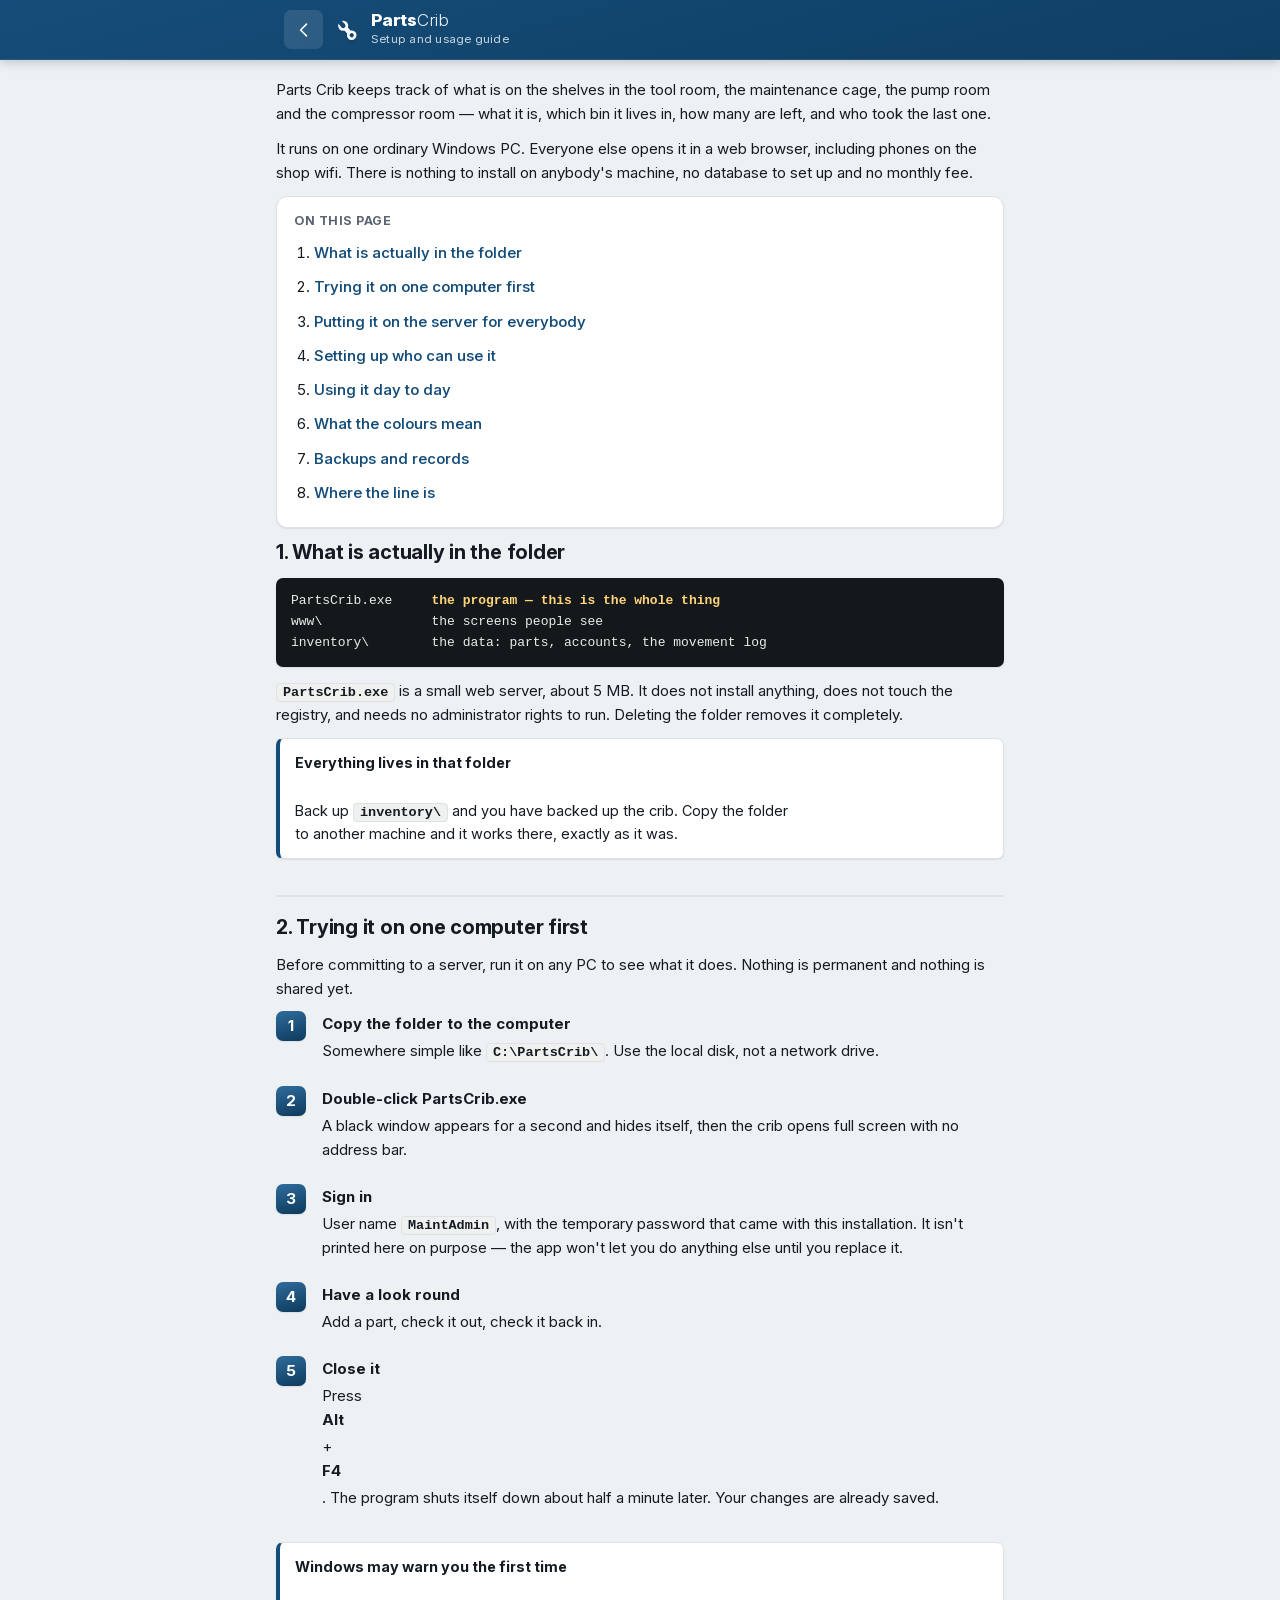
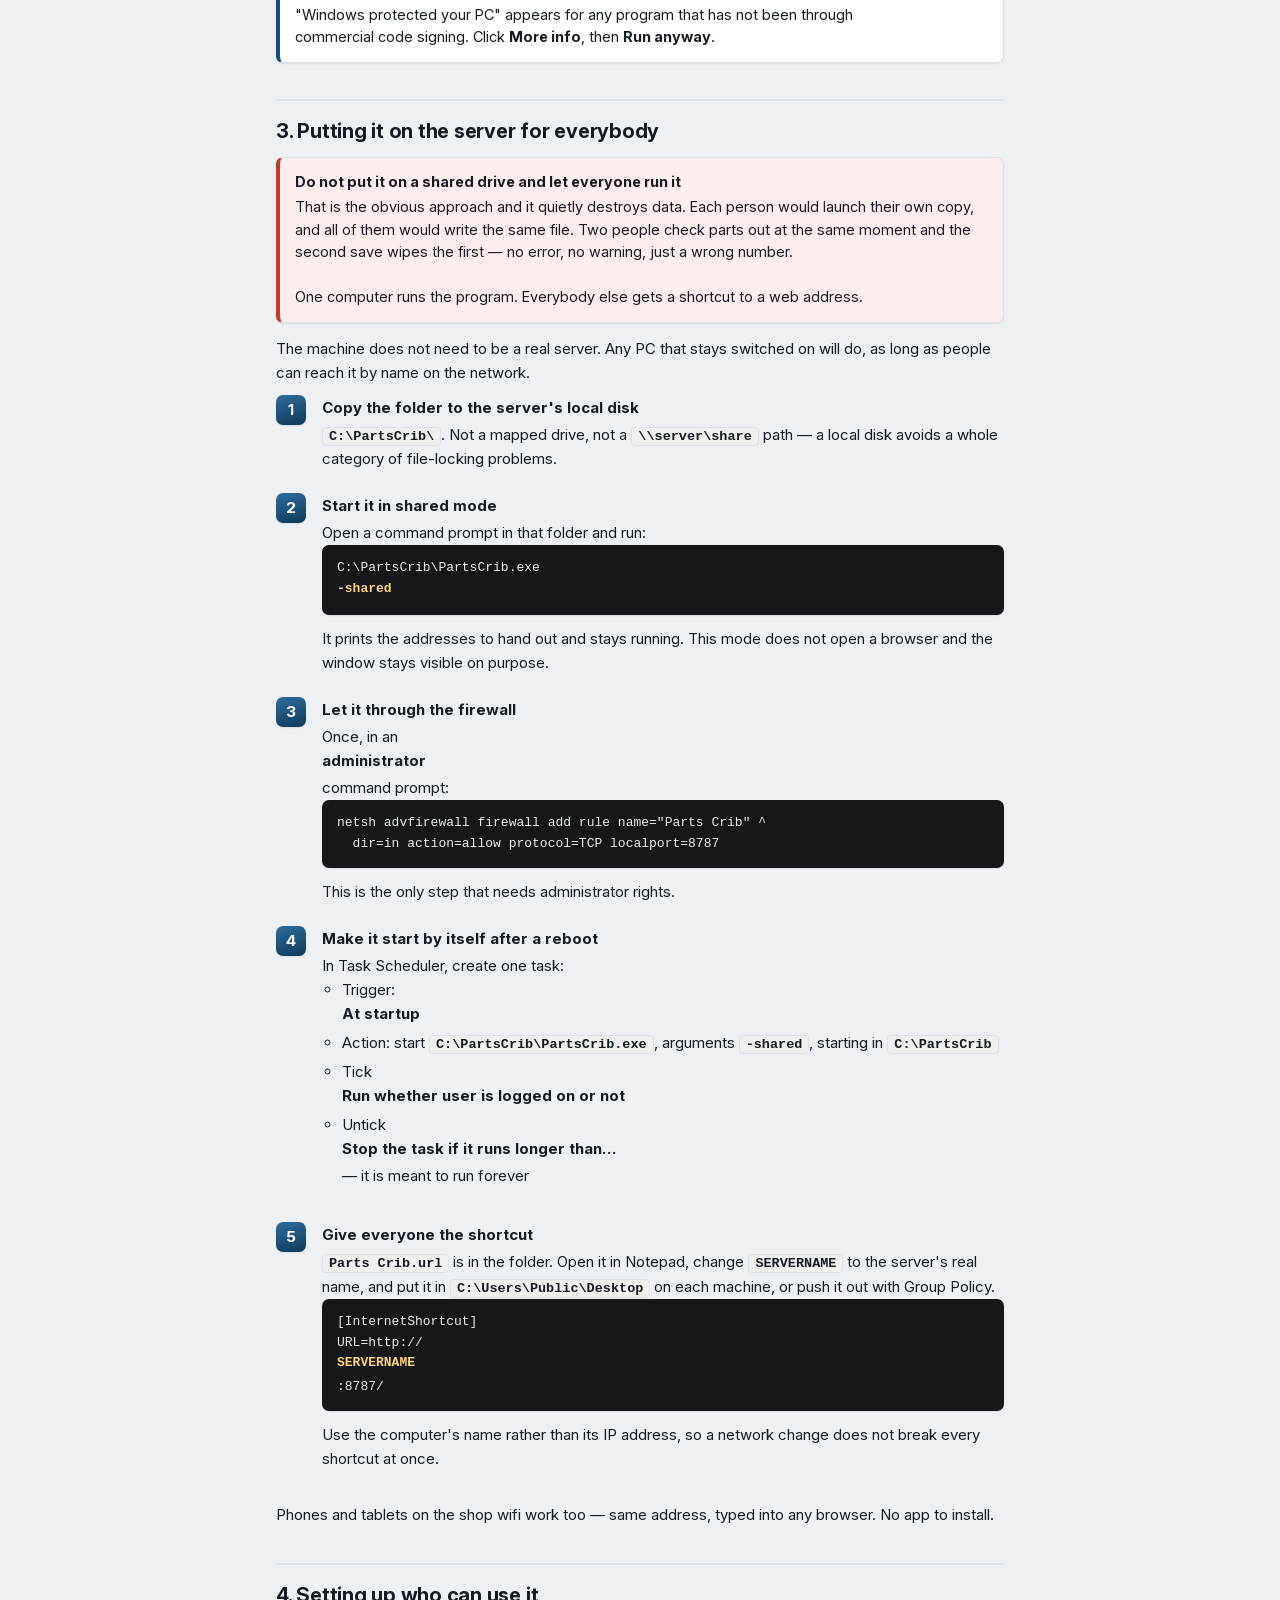
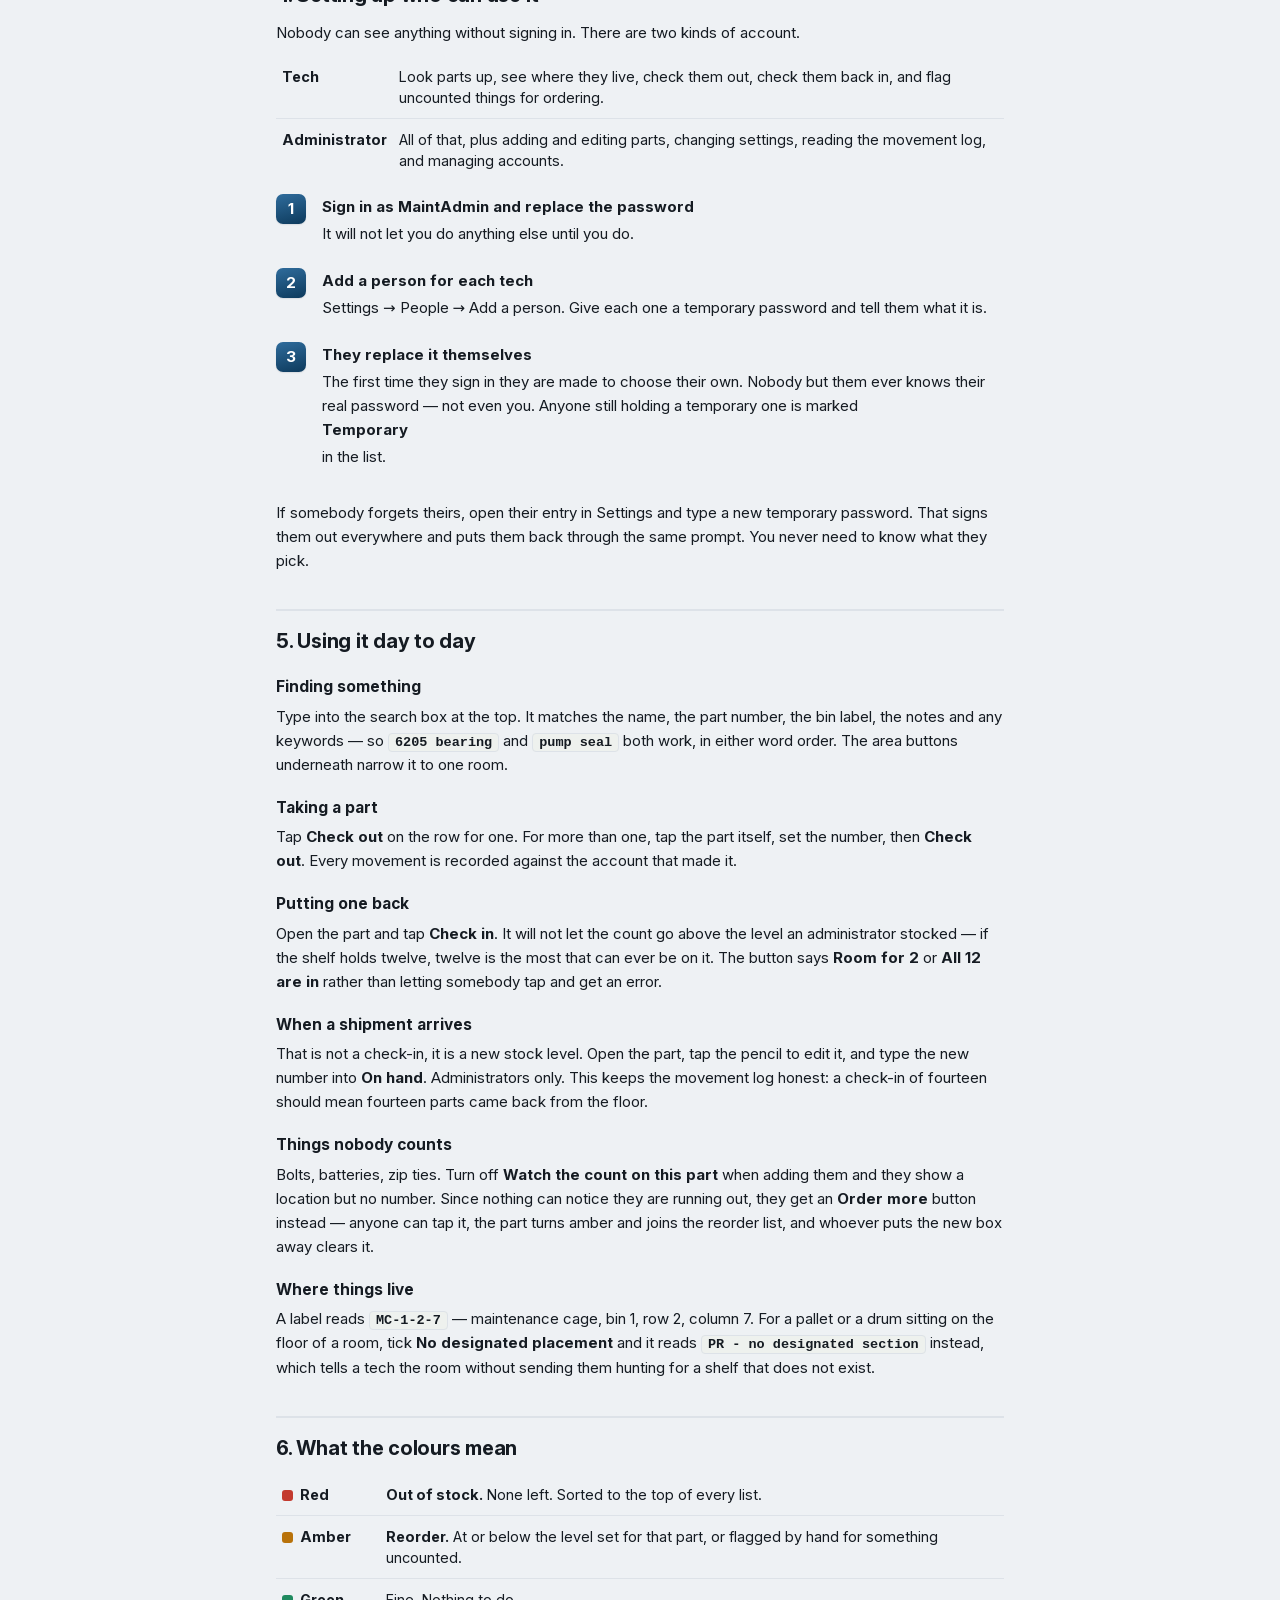
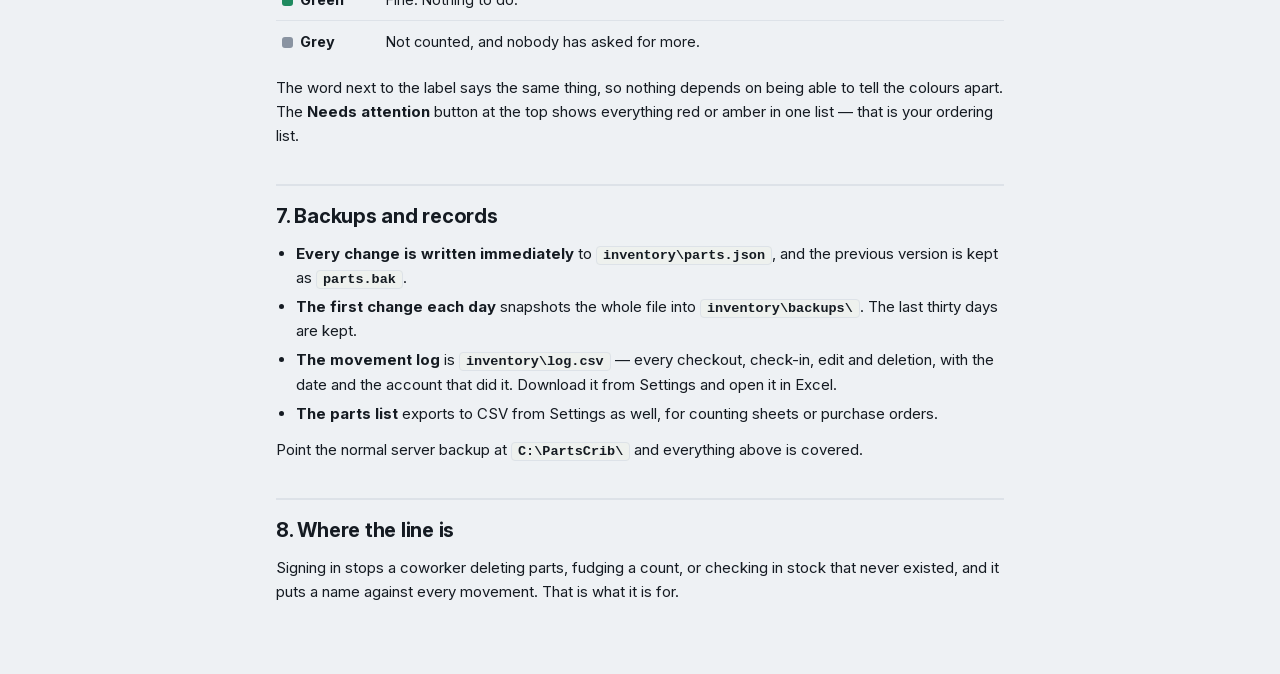
==== www/guide.html @ 6b2f9077 "Initial open-source release Offline-first maintenance shop inventory: parts tracking by area/bin/row" ====
<!doctype html>
<html lang="en">
<head>
<meta charset="utf-8">
<meta name="viewport" content="width=device-width,initial-scale=1,viewport-fit=cover">
<meta name="theme-color" content="#154d7a">
<title>Guide — Parts Crib</title>
<link rel="stylesheet" href="app.css">
<style>
/* This page deliberately loads no JavaScript and calls no API, so it reads the
   same double-clicked from the folder as it does inside the running app. That
   matters: "how do I put this on the server" cannot require a running server. */
.guide{max-width:760px;margin:0 auto;padding:18px 16px 64px}
.guide h2{font-size:20px;font-weight:700;margin:36px 0 11px;padding-top:16px;
  border-top:2px solid var(--rule);letter-spacing:-.012em}
.guide h2:first-of-type{border-top:none;padding-top:0;margin-top:8px}
.guide h3{font-size:15.5px;font-weight:700;margin:20px 0 6px}
.guide p{margin:0 0 11px;font-size:15px;line-height:1.6;color:var(--ink)}
.guide ul{margin:0 0 12px;padding-left:20px;font-size:15px;line-height:1.6}
.guide li{margin-bottom:5px}
.lede{font-size:16.5px;line-height:1.55;color:var(--ink)}

.toc{background:#fff;border:1px solid var(--rule);border-radius:var(--r-md);padding:15px 17px;
  margin-bottom:10px;box-shadow:var(--shadow-1)}
.toc h3{margin:0 0 8px;font-size:12.5px;text-transform:uppercase;letter-spacing:.04em;color:var(--ink2);font-weight:700}
.toc ol{margin:0;padding-left:20px;font-size:15px;line-height:1.95}
.toc a{text-decoration:none;font-weight:550;transition:color .12s var(--ease)}
.toc a:hover{color:var(--steel-l)}

ol.steps{list-style:none;counter-reset:s;margin:0 0 14px;padding:0}
ol.steps > li{counter-increment:s;position:relative;padding:0 0 18px 46px;font-size:15px;line-height:1.6}
ol.steps > li::before{content:counter(s);position:absolute;left:0;top:-1px;
  width:30px;height:30px;background:linear-gradient(165deg,var(--steel-l),var(--steel-d));color:#fff;
  border-radius:var(--r-sm);box-shadow:var(--shadow-1);
  display:grid;place-items:center;font-weight:700;font-size:15px}
ol.steps > li b{display:block;font-weight:700;margin-bottom:3px}

.guide code{font:600 13.5px/1.5 var(--mono);background:#eef1ee;border:1px solid var(--rule);
  border-radius:4px;padding:1px 6px;white-space:nowrap}
pre{font:500 13px/1.6 var(--mono);background:#14181b;color:#e8ecea;padding:13px 15px;
  overflow-x:auto;margin:0 0 12px;border-radius:var(--r-sm);box-shadow:var(--shadow-1)}
pre b{color:#ffd479;font-weight:700}

.note,.warn{border:1px solid var(--rule);border-left:4px solid var(--steel);border-radius:var(--r-sm);
  background:#fff;padding:13px 15px;margin:0 0 14px;font-size:14.5px;line-height:1.55;box-shadow:var(--shadow-1)}
.warn{border-left-color:var(--over);background:var(--over-bg)}
.note strong,.warn strong{display:block;margin-bottom:3px;font-weight:700}

table.key{width:100%;border-collapse:collapse;margin:0 0 14px;font-size:14.5px}
table.key td{border-bottom:1px solid var(--rule);padding:10px 6px;vertical-align:top}
table.key tr:last-child td{border-bottom:none}
table.key td:first-child{width:104px;font-weight:700;white-space:nowrap}
.dot{display:inline-block;width:11px;height:11px;margin-right:7px;vertical-align:-1px;border-radius:3px}
.d-out{background:var(--over)}.d-low{background:var(--low)}.d-ok{background:var(--ok)}.d-off{background:var(--off)}

.printhint{font-size:13px;color:var(--ink2);margin:26px 0 0;padding-top:14px;
  border-top:1px solid var(--rule)}
@media print{
  .top,.printhint{display:none}
  body{background:#fff}
  .guide{max-width:none;padding:0}
  pre{background:#f2f2f0;color:#14181b;border:1px solid #ccc}
  .guide h2{page-break-after:avoid}
  ol.steps > li{page-break-inside:avoid}
}
</style>
</head>
<body>

<header class="top">
  <div class="top-row">
    <a class="icon-btn" href="index.html" aria-label="Back to the crib">
      <svg viewBox="0 0 24 24"><path d="M15 5l-7 7 7 7"/></svg></a>
    <svg class="mark" viewBox="0 0 100 100" aria-hidden="true"><defs><mask id="pcw"><g transform="rotate(-42 50 50)"><rect x="41" y="24" width="18" height="56" rx="9" fill="#fff"/><circle cx="50" cy="28" r="19.5" fill="#fff"/><circle cx="50" cy="77" r="18.5" fill="#fff"/><circle cx="50" cy="28" r="9" fill="#000"/><circle cx="50" cy="77" r="8" fill="#000"/><rect x="41.5" y="-12" width="17" height="40" fill="#000"/></g></mask></defs><rect width="100" height="100" fill="currentColor" mask="url(#pcw)"/></svg>
    <h1 class="brand"><span class="wm"><b>Parts</b><i>Crib</i></span><small>Setup and usage guide</small></h1>
  </div>
</header>

<main class="guide">

<p class="lede">Parts Crib keeps track of what is on the shelves in the tool room,
the maintenance cage, the pump room and the compressor room — what it is, which
bin it lives in, how many are left, and who took the last one.</p>

<p>It runs on one ordinary Windows PC. Everyone else opens it in a web browser,
including phones on the shop wifi. There is nothing to install on anybody's
machine, no database to set up and no monthly fee.</p>

<div class="toc">
  <h3>On this page</h3>
  <ol>
    <li><a href="#what">What is actually in the folder</a></li>
    <li><a href="#try">Trying it on one computer first</a></li>
    <li><a href="#server">Putting it on the server for everybody</a></li>
    <li><a href="#accounts">Setting up who can use it</a></li>
    <li><a href="#daily">Using it day to day</a></li>
    <li><a href="#colours">What the colours mean</a></li>
    <li><a href="#backups">Backups and records</a></li>
    <li><a href="#limits">Where the line is</a></li>

  </ol>
</div>

<h2 id="what">1. What is actually in the folder</h2>

<pre>PartsCrib.exe     <b>the program — this is the whole thing</b>
www\              the screens people see
inventory\        the data: parts, accounts, the movement log</pre>

<p><code>PartsCrib.exe</code> is a small web server, about 5 MB. It does not
install anything, does not touch the registry, and needs no administrator rights
to run. Deleting the folder removes it completely.</p>

<div class="note"><strong>Everything lives in that folder</strong>
Back up <code>inventory\</code> and you have backed up the crib. Copy the folder
to another machine and it works there, exactly as it was.</div>

<h2 id="try">2. Trying it on one computer first</h2>

<p>Before committing to a server, run it on any PC to see what it does. Nothing
is permanent and nothing is shared yet.</p>

<ol class="steps">
  <li><b>Copy the folder to the computer</b>
    Somewhere simple like <code>C:\PartsCrib\</code>. Use the local disk, not a
    network drive.</li>
  <li><b>Double-click PartsCrib.exe</b>
    A black window appears for a second and hides itself, then the crib opens
    full screen with no address bar.</li>
  <li><b>Sign in</b>
    User name <code>MaintAdmin</code>, with the temporary password that came with
    this installation. It isn't printed here on purpose — the app won't let you
    do anything else until you replace it.</li>
  <li><b>Have a look round</b>
    Add a part, check it out, check it back in.</li>
  <li><b>Close it</b>
    Press <b>Alt</b>+<b>F4</b>. The program shuts itself down about half a
    minute later. Your changes are already saved.</li>
</ol>

<div class="note"><strong>Windows may warn you the first time</strong>
"Windows protected your PC" appears for any program that has not been through
commercial code signing. Click <b>More info</b>, then <b>Run anyway</b>.</div>

<h2 id="server">3. Putting it on the server for everybody</h2>

<div class="warn"><strong>Do not put it on a shared drive and let everyone run it</strong>
That is the obvious approach and it quietly destroys data. Each person would
launch their own copy, and all of them would write the same file. Two people
check parts out at the same moment and the second save wipes the first — no
error, no warning, just a wrong number.
<br><br>
One computer runs the program. Everybody else gets a shortcut to a web address.</div>

<p>The machine does not need to be a real server. Any PC that stays switched on
will do, as long as people can reach it by name on the network.</p>

<ol class="steps">
  <li><b>Copy the folder to the server's local disk</b>
    <code>C:\PartsCrib\</code>. Not a mapped drive, not a <code>\\server\share</code>
    path — a local disk avoids a whole category of file-locking problems.</li>
  <li><b>Start it in shared mode</b>
    Open a command prompt in that folder and run:
    <pre>C:\PartsCrib\PartsCrib.exe <b>-shared</b></pre>
    It prints the addresses to hand out and stays running. This mode does not
    open a browser and the window stays visible on purpose.</li>
  <li><b>Let it through the firewall</b>
    Once, in an <b>administrator</b> command prompt:
    <pre>netsh advfirewall firewall add rule name="Parts Crib" ^
  dir=in action=allow protocol=TCP localport=8787</pre>
    This is the only step that needs administrator rights.</li>
  <li><b>Make it start by itself after a reboot</b>
    In Task Scheduler, create one task:
    <ul>
      <li>Trigger: <b>At startup</b></li>
      <li>Action: start <code>C:\PartsCrib\PartsCrib.exe</code>, arguments
        <code>-shared</code>, starting in <code>C:\PartsCrib</code></li>
      <li>Tick <b>Run whether user is logged on or not</b></li>
      <li>Untick <b>Stop the task if it runs longer than…</b> — it is meant to
        run forever</li>
    </ul></li>
  <li><b>Give everyone the shortcut</b>
    <code>Parts Crib.url</code> is in the folder. Open it in Notepad, change
    <code>SERVERNAME</code> to the server's real name, and put it in
    <code>C:\Users\Public\Desktop</code> on each machine, or push it out with
    Group Policy.
    <pre>[InternetShortcut]
URL=http://<b>SERVERNAME</b>:8787/</pre>
    Use the computer's name rather than its IP address, so a network change does
    not break every shortcut at once.</li>
</ol>

<p>Phones and tablets on the shop wifi work too — same address, typed into any
browser. No app to install.</p>

<h2 id="accounts">4. Setting up who can use it</h2>

<p>Nobody can see anything without signing in. There are two kinds of account.</p>

<table class="key">
  <tr><td>Tech</td><td>Look parts up, see where they live, check them out, check
    them back in, and flag uncounted things for ordering.</td></tr>
  <tr><td>Administrator</td><td>All of that, plus adding and editing parts,
    changing settings, reading the movement log, and managing accounts.</td></tr>
</table>

<ol class="steps">
  <li><b>Sign in as MaintAdmin and replace the password</b>
    It will not let you do anything else until you do.</li>
  <li><b>Add a person for each tech</b>
    Settings → People → Add a person. Give each one a temporary password and
    tell them what it is.</li>
  <li><b>They replace it themselves</b>
    The first time they sign in they are made to choose their own. Nobody but
    them ever knows their real password — not even you. Anyone still holding a
    temporary one is marked <b>Temporary</b> in the list.</li>
</ol>

<p>If somebody forgets theirs, open their entry in Settings and type a new
temporary password. That signs them out everywhere and puts them back through
the same prompt. You never need to know what they pick.</p>

<h2 id="daily">5. Using it day to day</h2>

<h3>Finding something</h3>
<p>Type into the search box at the top. It matches the name, the part number,
the bin label, the notes and any keywords — so <code>6205 bearing</code> and
<code>pump seal</code> both work, in either word order. The area buttons
underneath narrow it to one room.</p>

<h3>Taking a part</h3>
<p>Tap <b>Check out</b> on the row for one. For more than one, tap the part
itself, set the number, then <b>Check out</b>. Every movement is recorded
against the account that made it.</p>

<h3>Putting one back</h3>
<p>Open the part and tap <b>Check in</b>. It will not let the count go above the
level an administrator stocked — if the shelf holds twelve, twelve is the most
that can ever be on it. The button says <b>Room for 2</b> or <b>All 12 are in</b>
rather than letting somebody tap and get an error.</p>

<h3>When a shipment arrives</h3>
<p>That is not a check-in, it is a new stock level. Open the part, tap the pencil
to edit it, and type the new number into <b>On hand</b>. Administrators only.
This keeps the movement log honest: a check-in of fourteen should mean fourteen
parts came back from the floor.</p>

<h3>Things nobody counts</h3>
<p>Bolts, batteries, zip ties. Turn off <b>Watch the count on this part</b> when
adding them and they show a location but no number. Since nothing can notice
they are running out, they get an <b>Order more</b> button instead — anyone can
tap it, the part turns amber and joins the reorder list, and whoever puts the new
box away clears it.</p>

<h3>Where things live</h3>
<p>A label reads <code>MC-1-2-7</code> — maintenance cage, bin 1, row 2, column
7. For a pallet or a drum sitting on the floor of a room, tick <b>No designated
placement</b> and it reads <code>PR - no designated section</code> instead, which
tells a tech the room without sending them hunting for a shelf that does not
exist.</p>

<h2 id="colours">6. What the colours mean</h2>

<table class="key">
  <tr><td><span class="dot d-out"></span>Red</td>
      <td><b>Out of stock.</b> None left. Sorted to the top of every list.</td></tr>
  <tr><td><span class="dot d-low"></span>Amber</td>
      <td><b>Reorder.</b> At or below the level set for that part, or flagged by
        hand for something uncounted.</td></tr>
  <tr><td><span class="dot d-ok"></span>Green</td>
      <td>Fine. Nothing to do.</td></tr>
  <tr><td><span class="dot d-off"></span>Grey</td>
      <td>Not counted, and nobody has asked for more.</td></tr>
</table>

<p>The word next to the label says the same thing, so nothing depends on being
able to tell the colours apart. The <b>Needs attention</b> button at the top
shows everything red or amber in one list — that is your ordering list.</p>

<h2 id="backups">7. Backups and records</h2>

<ul>
  <li><b>Every change is written immediately</b> to <code>inventory\parts.json</code>,
    and the previous version is kept as <code>parts.bak</code>.</li>
  <li><b>The first change each day</b> snapshots the whole file into
    <code>inventory\backups\</code>. The last thirty days are kept.</li>
  <li><b>The movement log</b> is <code>inventory\log.csv</code> — every checkout,
    check-in, edit and deletion, with the date and the account that did it.
    Download it from Settings and open it in Excel.</li>
  <li><b>The parts list</b> exports to CSV from Settings as well, for counting
    sheets or purchase orders.</li>
</ul>

<p>Point the normal server backup at <code>C:\PartsCrib\</code> and everything
above is covered.</p>

<h2 id="limits">8. Where the line is</h2>

<p>Signing in stops a coworker deleting parts, fudging a count, or checking in
stock that never existed, and it puts a name against every movement. That is
what it is for.</p>

</main>
</body>
</html>
---- www/app.css ----
/* Inter, subset to Latin and shipped on the card. Nothing here can reach the
   internet, so a webfont has to be a local file or it simply never arrives.
   One variable file covers every weight, which is what makes the light/heavy
   wordmark free. */
@font-face{
  font-family:"Inter var";
  src:url("inter.woff2") format("woff2");
  font-weight:100 900;
  font-style:normal;
  font-display:swap;
}

:root{
  --bg:#eef1f4; --card:#fff; --ink:#151b22; --ink2:#5b6572; --ink3:#8993a1;
  --rule:#dde2e8; --rule-2:#cbd2da;
  --steel:#154d7a; --steel-d:#0d3a5c; --steel-l:#2f6c9c; --steel-tint:#eaf1f7;
  --low:#b8720a; --low-bg:#fdf3dd; --low-bd:#e6c584;
  --over:#c33a2e; --over-bg:#fdeeed; --over-bd:#eab8b3;
  --ok:#1f8a5f; --ok-bg:#e9f6f0;
  --off:#8993a1;
  --tag:#eaf1f8; --tag-bd:#aecbe3;
  --shadow-1:0 1px 2px rgba(20,28,38,.05), 0 1px 1px rgba(20,28,38,.04);
  --shadow-2:0 2px 8px rgba(20,28,38,.08), 0 1px 2px rgba(20,28,38,.05);
  --shadow-3:0 16px 40px rgba(15,25,38,.18), 0 4px 12px rgba(15,25,38,.10);
  --r-sm:7px; --r-md:11px; --r-lg:16px; --r-pill:999px;
  --ease:cubic-bezier(.3,0,.2,1);
  --sans:"Inter var",system-ui,-apple-system,"Segoe UI",Roboto,"Helvetica Neue",Arial,sans-serif;
  --mono:ui-monospace,"SF Mono",Menlo,Consolas,"Roboto Mono",monospace;
}
*{box-sizing:border-box}
html{overscroll-behavior:none}
html,body{margin:0;padding:0}
body{
  font:400 16px/1.45 var(--sans); color:var(--ink); background:var(--bg);
  -webkit-text-size-adjust:100%; overscroll-behavior:none;
  font-feature-settings:"cv05" 1;   /* single-storey l, clearer beside 1 and I */
}
button,input,select,textarea{font:inherit;color:inherit}
button{cursor:pointer;border:none;background:none}
a{color:var(--steel)}
:focus-visible{outline:3px solid #f0b429;outline-offset:2px;border-radius:3px}
::selection{background:#bcd6ea}

/* ---------------------------------------------------------- page chrome */
.top{
  background:linear-gradient(165deg,var(--steel) 0%,var(--steel-d) 130%);
  color:#fff;
  padding:calc(env(safe-area-inset-top) + 10px) 14px 11px;
  box-shadow:inset 0 -1px 0 rgba(255,255,255,.08), 0 2px 10px rgba(10,20,32,.22);
  position:relative;
}
.top.stick{position:sticky;top:0;z-index:20}
.top-row{display:flex;align-items:center;gap:11px}
/* The mark is inline SVG rather than the .ico: it inherits the text colour,
   stays crisp at any size and costs no extra request on a card. */
.mark{width:26px;height:26px;flex:0 0 auto;color:inherit;filter:drop-shadow(0 1px 1px rgba(0,0,0,.15))}
.top .mark{opacity:.98}
.wm{display:block;font-size:17px;line-height:1.1;letter-spacing:-.01em}
.wm b{font-weight:800}
.wm i{font-style:normal;font-weight:300;opacity:.92}
.top-row + .search{margin-top:10px}
.brand{font-size:15px;font-weight:600;letter-spacing:.01em;margin:0;flex:1;min-width:0}
.brand small{display:block;font-weight:400;font-size:11.5px;opacity:.78;letter-spacing:.02em;
  white-space:nowrap;overflow:hidden;text-overflow:ellipsis;margin-top:1px}
.icon-btn{
  width:39px;height:39px;border-radius:var(--r-sm);color:#fff;display:grid;place-items:center;
  background:rgba(255,255,255,.11);flex:0 0 auto;
  transition:background-color .15s var(--ease),transform .15s var(--ease);
}
.icon-btn:active{background:rgba(255,255,255,.26);transform:scale(.94)}
.icon-btn svg{width:20px;height:20px;fill:none;stroke:currentColor;stroke-width:1.9;
  stroke-linecap:round;stroke-linejoin:round}
@media (hover:hover) and (pointer:fine){
  .icon-btn:hover{background:rgba(255,255,255,.18)}
}

.search{position:relative}
.search input{
  width:100%; height:46px; padding:0 40px 0 38px; border:1px solid transparent; border-radius:var(--r-sm);
  background:#fff; color:var(--ink); font-size:16px; box-shadow:var(--shadow-1);
  transition:box-shadow .15s var(--ease);
}
.search input:focus-visible{outline:none;box-shadow:0 0 0 3px rgba(240,180,41,.55)}
.search input::placeholder{color:#8b9299}
.search svg{position:absolute;left:12px;top:13px;width:20px;height:20px;fill:none;
  stroke:#7b838a;stroke-width:2;stroke-linecap:round}
.clear{position:absolute;right:5px;top:6px;width:36px;height:34px;color:#6b7379;font-size:22px;
  line-height:1;display:none;border-radius:var(--r-sm);transition:background-color .15s var(--ease)}
.clear:active{background:#eceeea}
.search.has-text .clear{display:block}

/* ---------------------------------------------------------- list screen */
.filters{display:flex;gap:7px;overflow-x:auto;padding:10px 12px;background:var(--card);
  border-bottom:1px solid var(--rule);scrollbar-width:none;overscroll-behavior-x:contain}
.filters::-webkit-scrollbar{display:none}
.chip{
  flex:0 0 auto;padding:7px 13px;border:1px solid var(--rule);border-radius:var(--r-pill);
  background:#f5f7f6;font-size:14px;white-space:nowrap;color:var(--ink2);font-weight:500;
  transition:background-color .15s var(--ease),border-color .15s var(--ease),color .15s var(--ease),transform .1s var(--ease);
}
.chip:active{transform:scale(.97)}
.chip[aria-pressed="true"]{background:var(--steel);border-color:var(--steel);color:#fff;font-weight:600;box-shadow:var(--shadow-1)}
.chip.warn[aria-pressed="true"]{background:var(--low);border-color:var(--low)}
.chip .n{opacity:.65;font-variant-numeric:tabular-nums;margin-left:5px}
.chip[aria-pressed="true"] .n{opacity:.88}
@media (hover:hover) and (pointer:fine){
  .chip:not([aria-pressed="true"]):hover{background:#eceff0;border-color:var(--rule-2)}
}

.banner{
  display:none;align-items:center;gap:12px;width:100%;text-align:left;
  padding:12px 14px;background:var(--low-bg);border-bottom:1px solid var(--low-bd);
  border-left:4px solid var(--low);color:#4a3a10;font-size:14.5px;
  transition:background-color .15s var(--ease);
}
.banner.on{display:flex}
.banner .b-txt{flex:1;min-width:0}
.banner b{font-weight:700}
.banner .b-go{flex:0 0 auto;font-size:13.5px;font-weight:700;color:#7a6420;
  border:1px solid #d9c286;border-radius:var(--r-pill);padding:6px 12px;background:#fff9ec}
@media (hover:hover) and (pointer:fine){ .banner:hover{background:#fbecc9} }

.list{padding:10px 10px 108px}
.row{display:flex;align-items:stretch;background:var(--card);border:1px solid var(--rule);
  border-left:4px solid var(--off);margin-bottom:9px;border-radius:var(--r-md);
  box-shadow:var(--shadow-1);overflow:hidden;
  transition:box-shadow .15s var(--ease),transform .15s var(--ease),border-color .15s var(--ease);
}
@media (hover:hover) and (pointer:fine){
  .row:hover{box-shadow:var(--shadow-2);transform:translateY(-1px)}
}
.row.ok{border-left-color:var(--ok)}
.row.low{border-left-color:var(--low);background:linear-gradient(90deg,var(--low-bg) 0%,#fff 9%)}
.row.over{border-left-color:var(--over)}
.row.out{border-left-color:var(--over);background:linear-gradient(90deg,var(--over-bg) 0%,#fff 9%)}
.row.out .count{color:var(--over)}
.state.out{color:var(--over)}
/* A room with no section is words, not a coordinate, so it should not be
   letter-spaced monospace pretending to be one. */
.tag.floor{font:500 12.5px/1 var(--sans);letter-spacing:0;background:#f2f4f1;
  border-color:var(--rule);color:var(--ink2)}
.row-main{flex:1;min-width:0;padding:12px 6px 12px 13px;text-align:left;display:block;
  border-radius:var(--r-sm);transition:background-color .12s var(--ease)}
.row-main:active{background:rgba(21,77,122,.05)}
.name{font-weight:650;font-size:15.5px;line-height:1.28;margin-bottom:4px;
  overflow:hidden;text-overflow:ellipsis;white-space:nowrap;color:var(--ink);letter-spacing:-.003em}
/* A "no designated section" label is far longer than a bin coordinate, so the
   row is allowed to wrap rather than clipping the status word off the end.
   Short labels still fit on one line, so density is unchanged for those. */
.meta{display:flex;align-items:center;gap:8px;flex-wrap:wrap;row-gap:5px}
.meta .pn{flex:0 1 auto}
.tag{flex:0 0 auto;font:650 13px/1 var(--mono);letter-spacing:.055em;padding:5px 8px;
  border-radius:5px;background:var(--tag);border:1px solid var(--tag-bd);color:#123a5c}
.tag.none{background:#f2f2f0;border-color:var(--rule);color:#8b9299;letter-spacing:0;font-weight:400}
.pn{font:400 12.5px/1 var(--mono);color:var(--ink2);overflow:hidden;text-overflow:ellipsis;
  white-space:nowrap;min-width:0}
.state{font-size:11.5px;font-weight:700;color:var(--low);white-space:nowrap;flex:0 0 auto;
  text-transform:uppercase;letter-spacing:.03em}
.row.over .state{color:var(--over)}

.qty{display:flex;align-items:center;padding:7px 7px 7px 0;gap:3px}
.step{width:40px;height:42px;border:1px solid var(--rule);background:#f5f7f6;font-size:21px;
  line-height:1;color:var(--steel);display:grid;place-items:center;border-radius:var(--r-sm);
  transition:background-color .12s var(--ease),color .12s var(--ease)}
.step:active{background:var(--steel);color:#fff}
@media (hover:hover) and (pointer:fine){ .step:hover{background:var(--steel-tint)} }
.count{min-width:46px;text-align:center;font:650 21px/1 var(--sans);font-variant-numeric:tabular-nums;color:var(--ink)}
.count small{display:block;font:400 10.5px/1.4 var(--sans);color:var(--ink2)}
.row.low .count{color:var(--low)}
.row.over .count{color:var(--over)}
.count.flash{animation:pop .35s ease}
@keyframes pop{0%{transform:scale(1)}45%{transform:scale(1.22)}100%{transform:scale(1)}}
.co{height:42px;padding:0 12px;border:1px solid var(--steel);background:#fff;color:var(--steel);
  font-size:13px;font-weight:650;white-space:nowrap;border-radius:var(--r-sm);
  transition:background-color .12s var(--ease),color .12s var(--ease),opacity .12s var(--ease)}
.co:active{background:var(--steel);color:#fff}
.co:disabled{opacity:.42;border-color:var(--rule);color:var(--ink2);background:#f5f7f6}
@media (hover:hover) and (pointer:fine){ .co:not(:disabled):hover{background:var(--steel-tint)} }
.untracked{padding:0 12px;font-size:12.5px;color:var(--ink2);align-self:center;text-align:center}
.untracked b{display:block;font:650 18px/1 var(--sans);color:var(--off)}
.row.low .untracked b{color:var(--low)}

.empty{padding:56px 26px;text-align:center;color:var(--ink2)}
.empty svg{width:52px;height:52px;color:var(--ink3);margin-bottom:14px;stroke-width:1.4;
  fill:none;stroke:currentColor;stroke-linecap:round;stroke-linejoin:round}
.empty p{margin:0 0 6px}
.empty b{color:var(--ink);font-size:16.5px;font-weight:650}

/* ------------------------------------------------------------- skeletons */
.sk{border-radius:5px;background:linear-gradient(100deg,#e7eaee 22%,#f3f5f7 40%,#e7eaee 58%);
  background-size:300% 100%;animation:shimmer 1.5s ease-in-out infinite}
@keyframes shimmer{0%{background-position:120% 0}100%{background-position:-20% 0}}
.row.skel{border-left-color:var(--rule)}
.row.skel .row-main{display:flex;flex-direction:column;justify-content:center;gap:9px}
.row.skel .sk-name{height:14px;width:58%}
.row.skel .sk-meta{height:11px;width:34%}
.row.skel .qty{padding-right:12px}
.row.skel .sk-count{height:38px;width:52px;border-radius:var(--r-sm)}
.hero.skel .sk-title{height:20px;width:66%;margin-bottom:12px}
.hero.skel .sk-tag{height:36px;width:150px;border-radius:5px;margin-bottom:16px}
.hero.skel .sk-onhand{height:36px;width:96px}
.loading-text{color:var(--ink3);animation:pulse 1.5s ease-in-out infinite}
@keyframes pulse{0%,100%{opacity:.5}50%{opacity:1}}

.fab{
  position:fixed;right:16px;bottom:calc(env(safe-area-inset-bottom) + 16px);z-index:15;
  height:54px;padding:0 22px 0 18px;background:var(--steel);color:#fff;border-radius:var(--r-pill);
  font-size:16px;font-weight:650;display:flex;align-items:center;gap:8px;text-decoration:none;
  box-shadow:var(--shadow-3);
  transition:background-color .15s var(--ease),transform .15s var(--ease),box-shadow .15s var(--ease);
}
.fab:active{background:var(--steel-d);transform:scale(.96)}
@media (hover:hover) and (pointer:fine){
  .fab:hover{background:var(--steel-l);box-shadow:0 20px 44px rgba(15,25,38,.24),0 6px 14px rgba(15,25,38,.14);transform:translateY(-1px)}
}
.fab svg{width:20px;height:20px;stroke:currentColor;stroke-width:2.4;fill:none;stroke-linecap:round}

/* ---------------------------------------------------------- form screens */
/* Nothing here is fixed or nested: the document is the only thing that
   scrolls, which is what keeps mobile browsers honest. */
.wrap{padding:16px 14px 40vh;max-width:640px;margin:0 auto}
.field{margin-bottom:15px}
.field > label{display:block;font-size:13px;font-weight:600;color:var(--ink2);margin-bottom:6px;letter-spacing:.01em}
.field input[type=text],.field input[type=number],.field input[type=password],
.field select,.field textarea{
  width:100%;height:44px;padding:0 11px;border:1px solid var(--rule-2);border-radius:var(--r-sm);
  background:#fff;transition:border-color .15s var(--ease),box-shadow .15s var(--ease);
}
.field input:focus-visible,.field select:focus-visible,.field textarea:focus-visible{
  outline:none;border-color:var(--steel);box-shadow:0 0 0 3px rgba(21,77,122,.16)}
.field textarea{height:76px;padding:10px 11px;resize:vertical;line-height:1.4}
.hint{font-size:12.5px;color:var(--ink2);margin-top:6px;line-height:1.45}
.grid4{display:grid;grid-template-columns:repeat(4,1fr);gap:8px}
.grid2{display:grid;grid-template-columns:1fr 1fr;gap:10px}
.grid4 input,.grid4 select{text-align:center;font-family:var(--mono)}
.grid4 label{display:block;font-size:11.5px;color:var(--ink2);margin-bottom:4px;text-align:center}

.preview{margin-top:9px;font:650 17px/1 var(--mono);letter-spacing:.07em;color:#123a5c;
  background:var(--tag);border:1px solid var(--tag-bd);border-radius:var(--r-sm);
  padding:10px 12px;display:inline-block}

.toggle{display:flex;align-items:flex-start;gap:12px;background:#fff;border:1px solid var(--rule);
  border-radius:var(--r-md);padding:13px;margin-bottom:12px;transition:border-color .15s var(--ease)}
.toggle:focus-within{border-color:var(--steel)}
.toggle input{width:22px;height:22px;flex:0 0 auto;margin:1px 0 0;accent-color:var(--steel)}
.toggle div{flex:1}
.toggle strong{display:block;font-size:14.5px;font-weight:650}
.toggle span{font-size:12.5px;color:var(--ink2)}

.chips{display:flex;flex-wrap:wrap;gap:6px;margin-bottom:8px}
.chips:empty{display:none}
.kwchip{display:flex;align-items:center;gap:6px;background:#fff;border:1px solid var(--rule-2);
  border-radius:var(--r-pill);padding:6px 6px 6px 12px;font-size:14px}
.kwchip button{width:22px;height:22px;color:var(--ink2);font-size:17px;line-height:1;border-radius:50%;
  transition:background-color .12s var(--ease)}
.kwchip button:active{background:#eceeea}

.actions{display:flex;gap:9px;margin-top:22px}
.btn{flex:1;height:50px;border-radius:var(--r-sm);font-size:16px;font-weight:650;
  display:grid;place-items:center;text-decoration:none;
  transition:background-color .15s var(--ease),transform .1s var(--ease),box-shadow .15s var(--ease),border-color .15s var(--ease),opacity .15s var(--ease)}
.btn.primary{background:var(--steel);color:#fff;box-shadow:var(--shadow-2)}
.btn.primary:active{background:var(--steel-d);transform:scale(.98)}
.btn.primary:disabled{opacity:.6;box-shadow:none}
.btn.ghost{background:#fff;border:1px solid var(--rule-2);color:var(--ink)}
.btn.ghost:active{background:#eceeea}
.btn.danger{background:#fff;border:1px solid var(--over);color:var(--over);flex:0 0 auto;width:58px}
.btn.danger svg{width:20px;height:20px;stroke:currentColor;fill:none;stroke-width:1.9;stroke-linecap:round}
@media (hover:hover) and (pointer:fine){
  .btn.primary:not(:disabled):hover{background:var(--steel-l)}
  .btn.ghost:hover{background:#f4f5f4;border-color:var(--rule-2)}
  .btn.danger:hover{background:var(--over-bg)}
}

/* ---------------------------------------------------------- part detail */
.hero{background:#fff;border:1px solid var(--rule);border-left:4px solid var(--off);
  border-radius:var(--r-md);padding:17px;box-shadow:var(--shadow-1)}
.hero.ok{border-left-color:var(--ok)}
.hero.low{border-left-color:var(--low)}
.hero.over{border-left-color:var(--over)}
.hero.out{border-left-color:var(--over)}
.hero.out .onhand b{color:var(--over)}
.hero h2{margin:0 0 6px;font-size:21px;line-height:1.25;font-weight:700;letter-spacing:-.01em}
.hero .pn{font-size:13.5px;display:block;margin-bottom:13px;color:var(--ink2)}
.bigtag.floor{font:650 16px/1.3 var(--sans);letter-spacing:0;background:#f2f4f1;
  border-color:var(--rule);color:var(--ink2)}
.bigtag{font:650 22px/1 var(--mono);letter-spacing:.08em;color:#123a5c;background:var(--tag);
  border:1px solid var(--tag-bd);border-radius:7px;padding:12px 14px;display:inline-block}
.where{font-size:13.5px;color:var(--ink2);margin:8px 0 0}
.onhand{display:flex;align-items:baseline;gap:9px;margin:16px 0 0;
  border-top:1px solid var(--rule);padding-top:14px}
.onhand b{font:700 34px/1 var(--sans);font-variant-numeric:tabular-nums;letter-spacing:-.02em}
.hero.low .onhand b{color:var(--low)}
.hero.over .onhand b{color:var(--over)}
.onhand span{font-size:14px;color:var(--ink2)}
.statline{margin:10px 0 0;font-size:13.5px;font-weight:650;color:var(--ok)}
.statline.low{color:var(--low)}
.statline.over{color:var(--over)}
.statline.out{color:var(--over)}
.statline.off{color:var(--ink2);font-weight:400}

.mover{display:flex;align-items:center;gap:9px;margin:0 0 13px}
.mover label{font-size:13.5px;color:var(--ink2);flex:1;font-weight:500}
.mover button{width:44px;height:44px;border:1px solid var(--rule-2);background:#fff;
  font-size:22px;line-height:1;color:var(--steel);border-radius:var(--r-sm);
  transition:background-color .12s var(--ease),color .12s var(--ease)}
.mover button:active{background:var(--steel);color:#fff}
@media (hover:hover) and (pointer:fine){ .mover button:hover{background:var(--steel-tint)} }
.mover input{width:62px;height:44px;text-align:center;border:1px solid var(--rule-2);background:#fff;
  border-radius:var(--r-sm);font:650 19px/1 var(--sans);font-variant-numeric:tabular-nums}
.btn.out{background:var(--steel);color:#fff;box-shadow:var(--shadow-2)}
.btn.out:active{background:var(--steel-d)}
.btn.in{background:#fff;border:1px solid var(--steel);color:var(--steel)}
.btn.order{background:var(--low);color:#fff;box-shadow:var(--shadow-2)}
.btn.order:active{background:#966009}
@media (hover:hover) and (pointer:fine){
  .btn.out:not(:disabled):hover{background:var(--steel-l)}
  .btn.in:not(:disabled):hover{background:var(--steel-tint)}
  .btn.order:not(:disabled):hover{background:#a06800}
}
.kwlist{display:flex;flex-wrap:wrap;gap:6px}
.kwlist span{font-size:13px;background:#f1f2ef;border:1px solid var(--rule);border-radius:var(--r-pill);padding:5px 10px}
.note{white-space:pre-wrap;font-size:14.5px;margin:0;line-height:1.55}

.card{background:#fff;border:1px solid var(--rule);border-radius:var(--r-md);padding:15px;
  margin-bottom:13px;box-shadow:var(--shadow-1)}
.card h3{margin:0 0 5px;font-size:14.5px;font-weight:700;letter-spacing:-.003em}
.card p{margin:0 0 12px;font-size:13px;color:var(--ink2);line-height:1.5}
.arearow{display:grid;grid-template-columns:5.2rem 1fr 40px;gap:8px;margin-bottom:8px}
.arearow input{height:40px;padding:0 10px;border:1px solid var(--rule-2);border-radius:var(--r-sm);background:#fff}
.arearow input:first-child{font-family:var(--mono);text-align:center;text-transform:uppercase}
.arearow button{color:var(--over);font-size:20px;border-radius:var(--r-sm);transition:background-color .12s var(--ease)}
.arearow button:active{background:var(--over-bg)}
.linkbtn{display:flex;align-items:center;justify-content:space-between;padding:12px 2px;color:var(--steel);
  font-size:15px;font-weight:600;border-bottom:1px solid var(--rule);text-decoration:none;
  transition:color .12s var(--ease)}
.linkbtn:last-child{border-bottom:none}
@media (hover:hover) and (pointer:fine){ .linkbtn:hover{color:var(--steel-l)} }
.stats{font:13px/1.75 var(--mono);color:var(--ink2)}

body.signin{display:flex;align-items:center;justify-content:center;min-height:100vh;
  min-height:100dvh;padding:24px;
  background:
    radial-gradient(1100px 560px at 12% -8%,rgba(255,255,255,.10),transparent 60%),
    radial-gradient(900px 500px at 100% 110%,rgba(255,255,255,.06),transparent 55%),
    linear-gradient(160deg,var(--steel) 0%,var(--steel-d) 100%);
}
.signbox{background:var(--card);border:1px solid var(--rule);border-radius:var(--r-lg);
  padding:26px 22px 24px;width:100%;max-width:392px;box-shadow:var(--shadow-3);
  position:relative;overflow:hidden}
.signbox::before{content:"";position:absolute;top:0;left:0;right:0;height:4px;
  background:linear-gradient(90deg,var(--steel-l),var(--steel))}
.signlock{display:flex;align-items:center;gap:10px;margin-bottom:16px;color:var(--steel)}
.signlock .mark{width:32px;height:32px;filter:none}
.signlock .wm{font-size:21px}
.signbox h1{margin:0 0 5px;font-size:20px;font-weight:700;letter-spacing:-.01em}
.signbox .lead{margin:0 0 19px;font-size:13.5px;color:var(--ink2);line-height:1.5}
.signbox .btn{height:50px}
.signerr{min-height:20px;margin:0 0 10px;font-size:13.5px;font-weight:650;color:var(--over)}

.userrow{display:flex;align-items:center;gap:10px;padding:12px 0;border-bottom:1px solid var(--rule)}
.userrow:last-of-type{border-bottom:none}
.userrow div{flex:1;min-width:0}
.userrow b{display:block;font-size:14.5px;font-weight:650}
.userrow small{font-size:12.5px;color:var(--ink2)}
.pill{font-size:11.5px;font-weight:650;padding:4px 9px;border:1px solid var(--rule);
  border-radius:var(--r-pill);background:#f5f7f6;color:var(--ink2);white-space:nowrap}
.pill.admin{background:var(--steel);border-color:var(--steel);color:#fff}
.pill.temp{background:var(--low-bg);border-color:var(--low-bd);color:#7a6420}
.userrow button{width:34px;height:34px;color:var(--steel);font-size:17px;flex:0 0 auto;
  border-radius:var(--r-sm);transition:background-color .12s var(--ease)}
.userrow button:active{background:#eceeea}

.toast{position:fixed;left:50%;bottom:calc(env(safe-area-inset-bottom) + 84px);transform:translateX(-50%) translateY(6px);z-index:60;
  background:#14181b;color:#fff;padding:12px 18px;border-radius:var(--r-md);font-size:14.5px;
  max-width:88vw;text-align:center;opacity:0;pointer-events:none;box-shadow:var(--shadow-3);
  transition:opacity .18s var(--ease),transform .18s var(--ease)}
.toast.on{opacity:1;transform:translateX(-50%) translateY(0)}
.toast.bad{background:var(--over)}

@media (prefers-reduced-motion:reduce){*{animation:none!important;transition:none!important}}
@media (min-width:720px){
  .list{max-width:760px;margin:0 auto;padding:14px 12px 104px}
  .top{padding-left:calc(50% - 356px);padding-right:calc(50% - 356px)}
  .filters,.banner{padding-left:calc(50% - 356px);padding-right:calc(50% - 356px)}
}
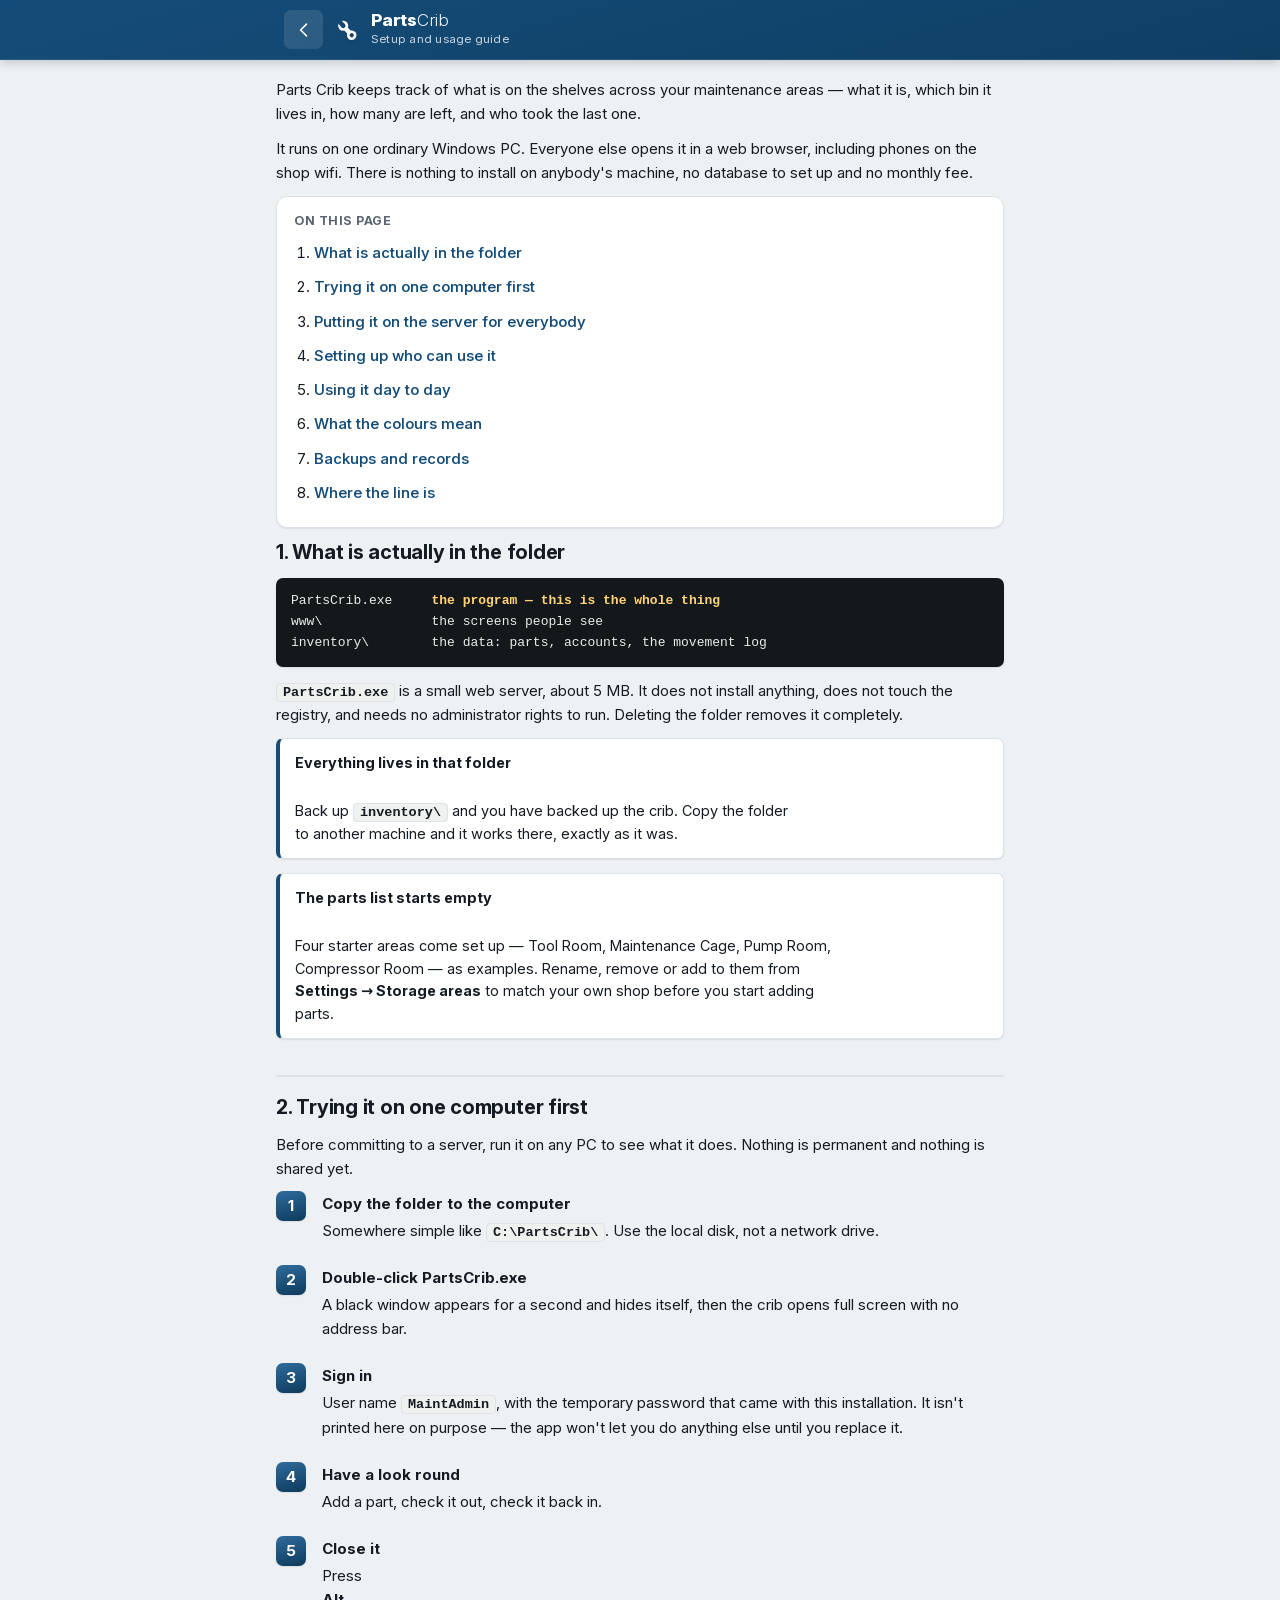
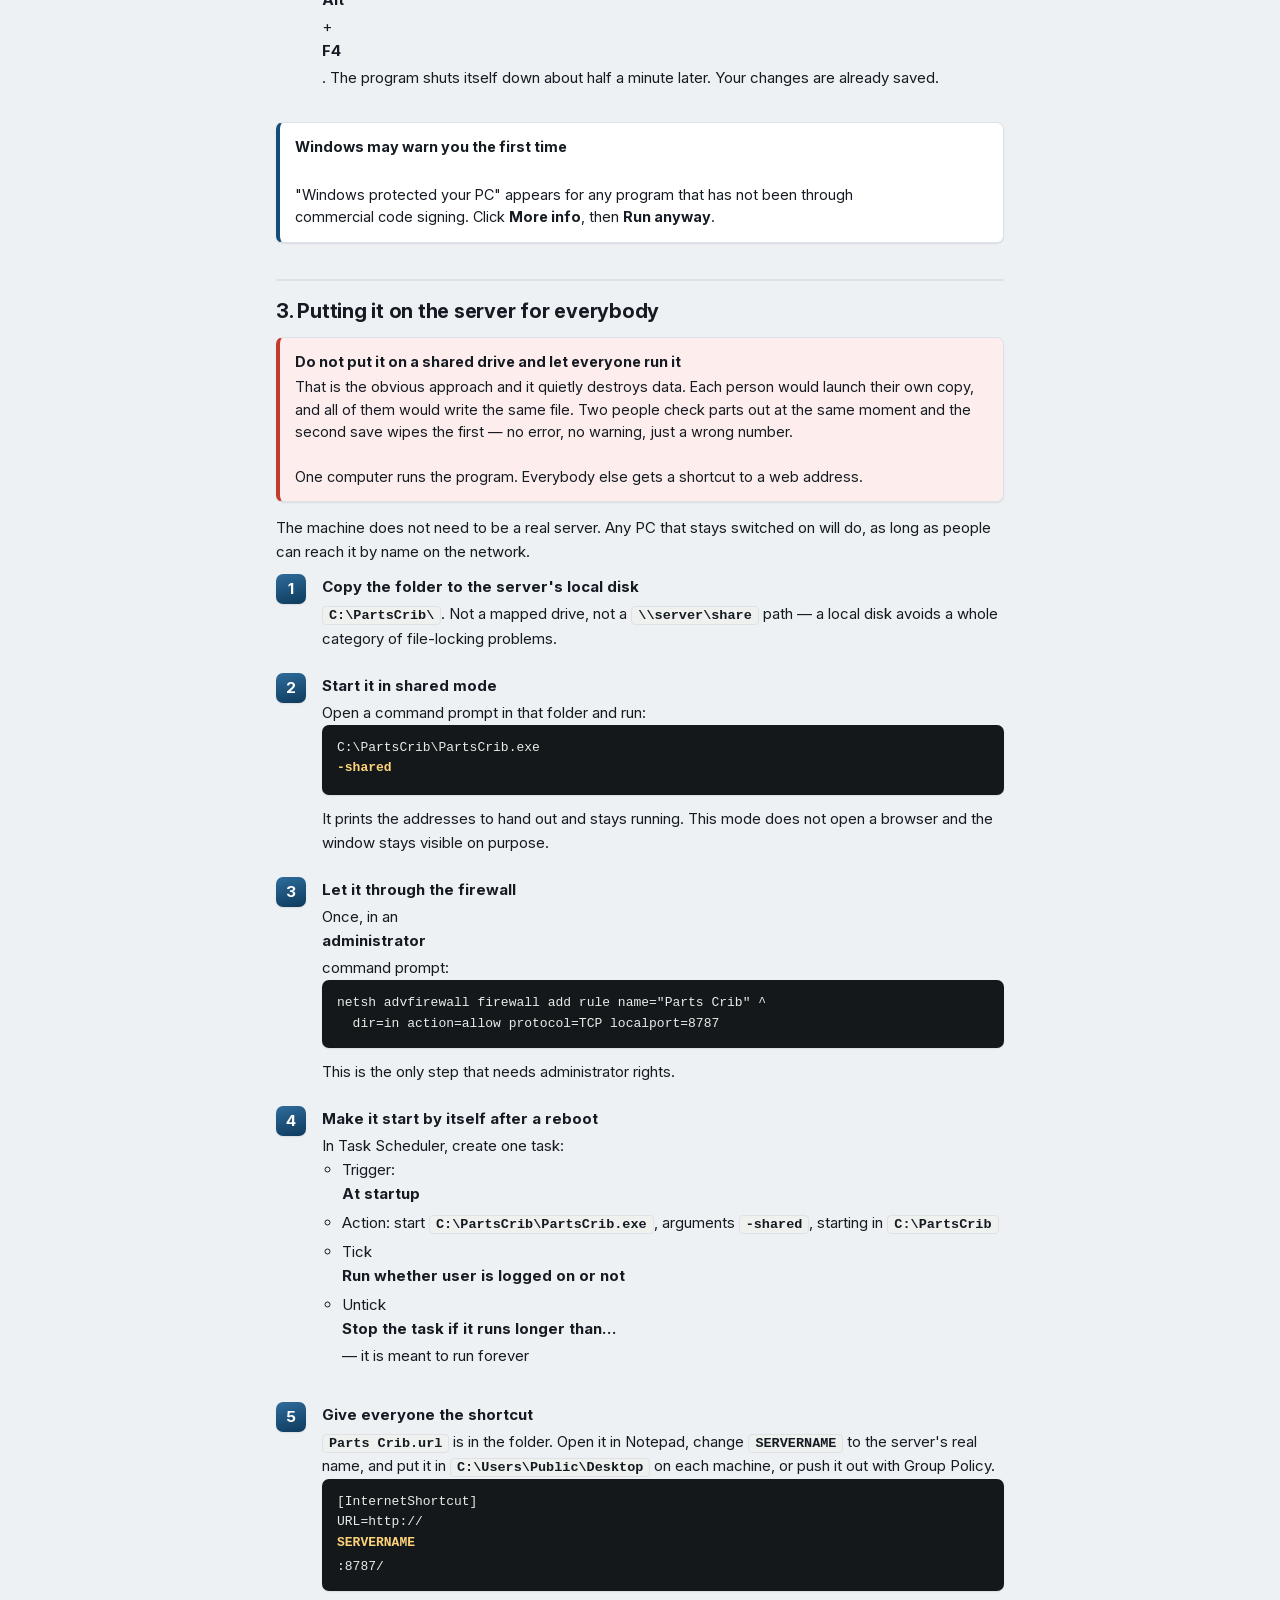
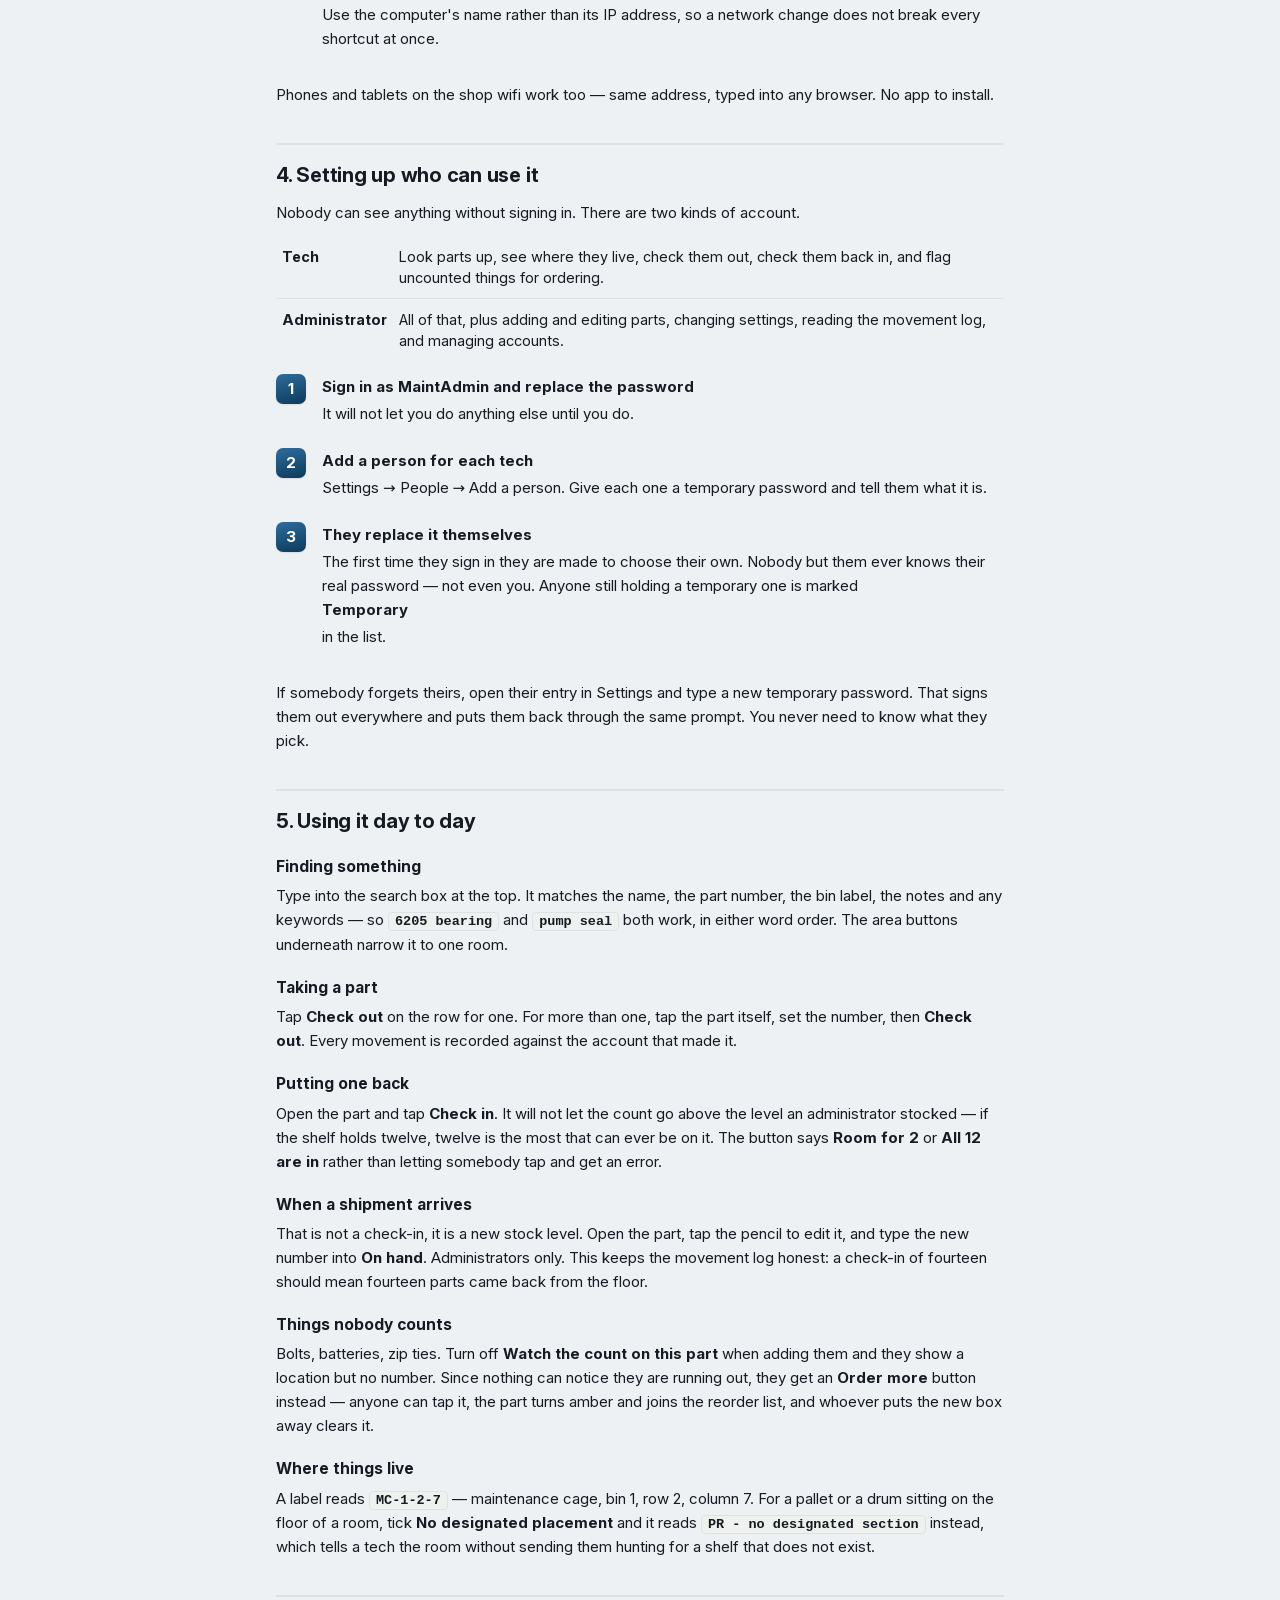
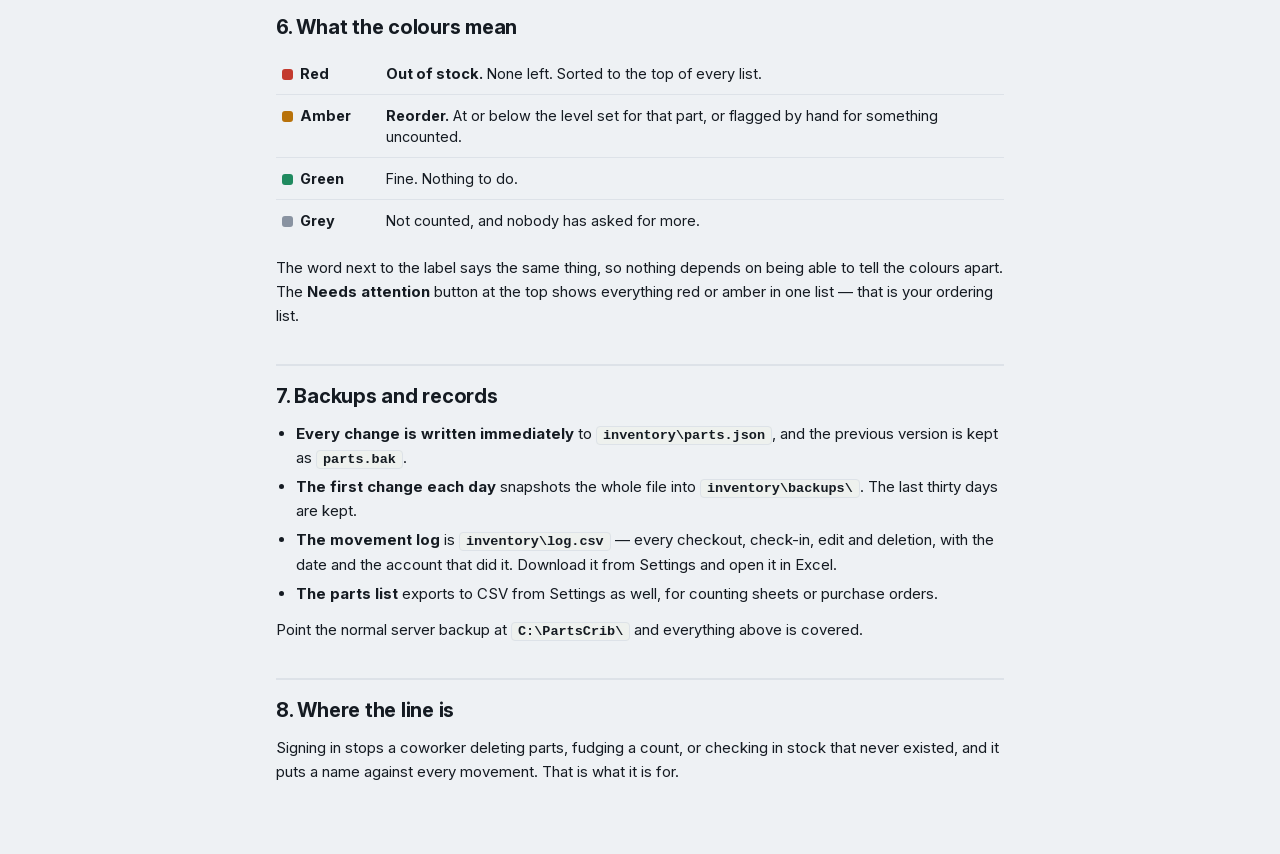
==== commit 094589a4: "Round 3 (easy launch + install): ship a clean default inventory" ====
--- a/www/guide.html
+++ b/www/guide.html
@@ -78,9 +78,9 @@
 
 <main class="guide">
 
-<p class="lede">Parts Crib keeps track of what is on the shelves in the tool room,
-the maintenance cage, the pump room and the compressor room — what it is, which
-bin it lives in, how many are left, and who took the last one.</p>
+<p class="lede">Parts Crib keeps track of what is on the shelves across your maintenance
+areas — what it is, which bin it lives in, how many are left, and who took
+the last one.</p>
 
 <p>It runs on one ordinary Windows PC. Everyone else opens it in a web browser,
 including phones on the shop wifi. There is nothing to install on anybody's
@@ -114,6 +114,12 @@
 <div class="note"><strong>Everything lives in that folder</strong>
 Back up <code>inventory\</code> and you have backed up the crib. Copy the folder
 to another machine and it works there, exactly as it was.</div>
+
+<div class="note"><strong>The parts list starts empty</strong>
+Four starter areas come set up — Tool Room, Maintenance Cage, Pump Room,
+Compressor Room — as examples. Rename, remove or add to them from
+<b>Settings → Storage areas</b> to match your own shop before you start adding
+parts.</div>
 
 <h2 id="try">2. Trying it on one computer first</h2>
 
